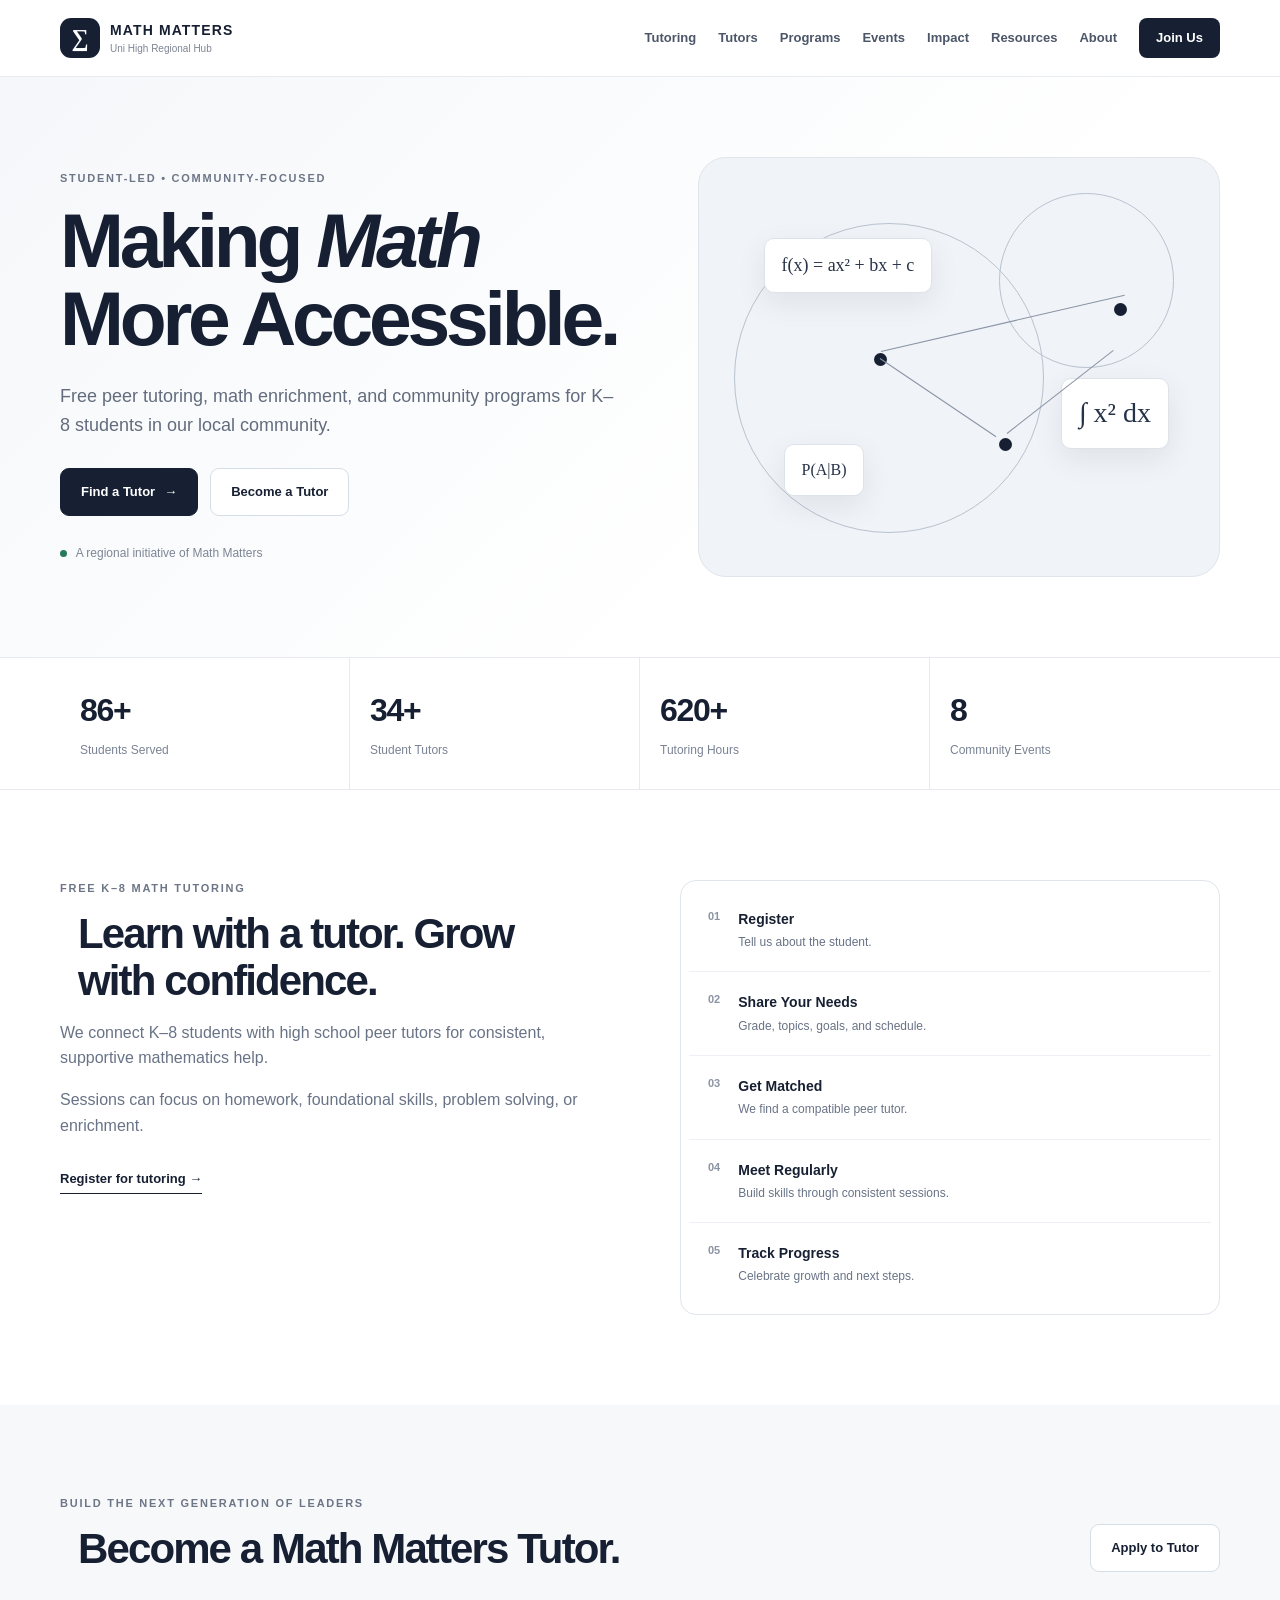
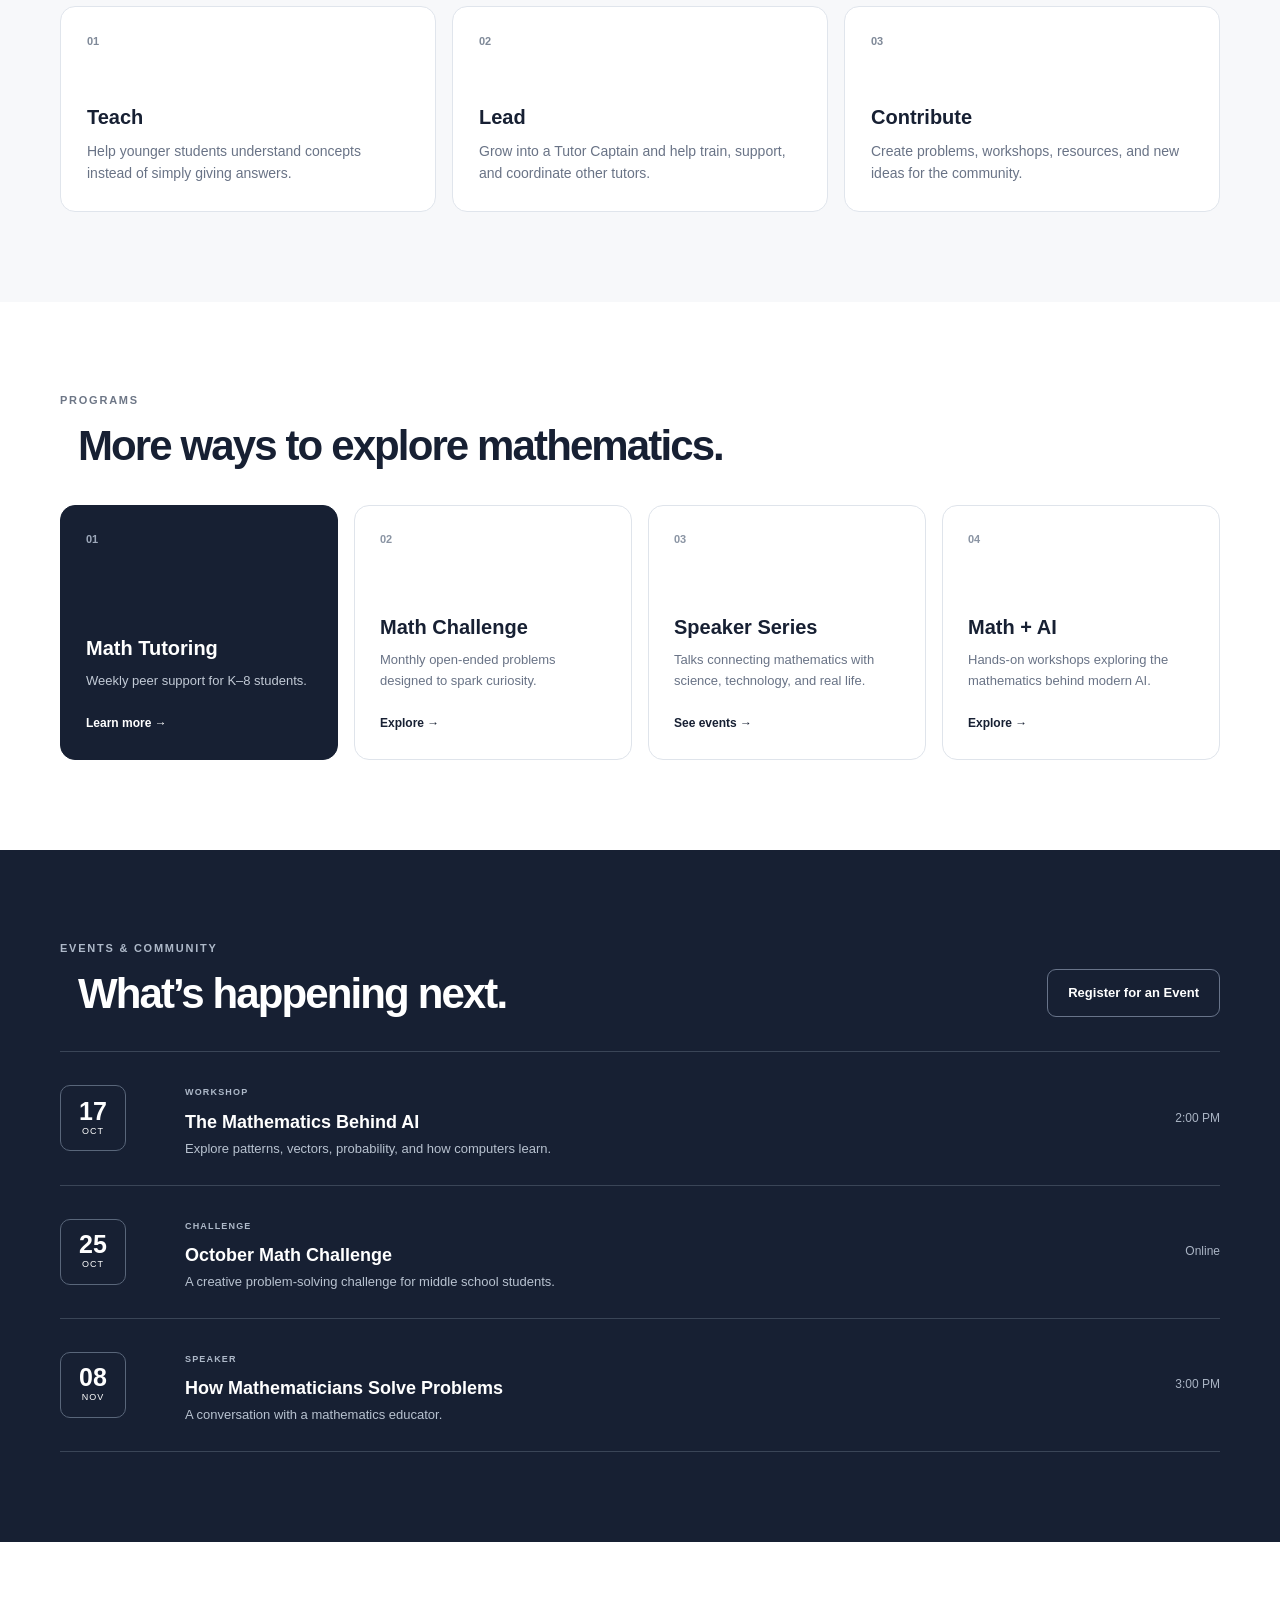
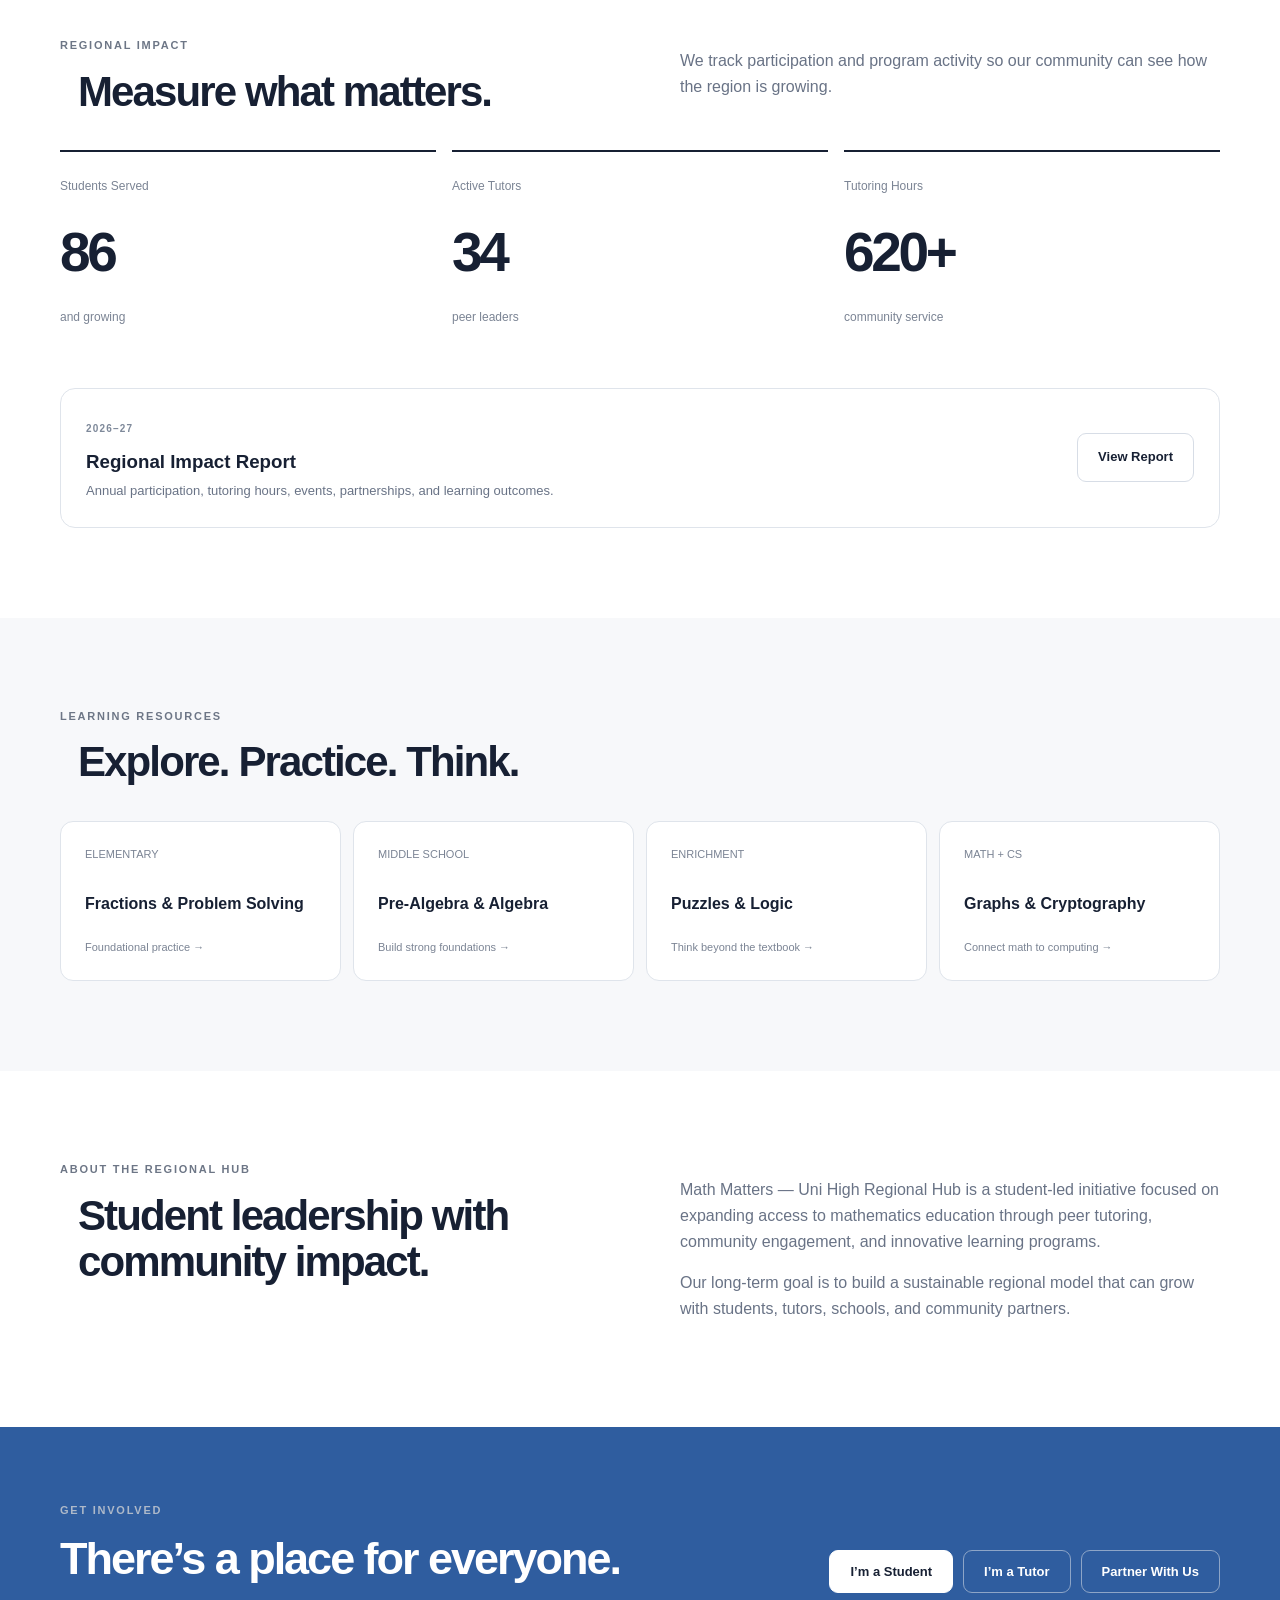
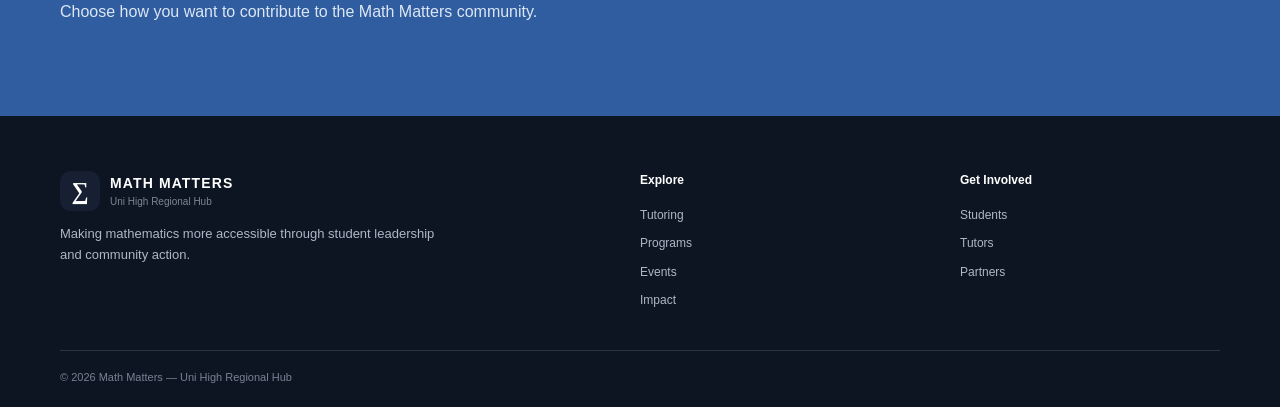
==== index.html @ 3f0e27e9 "Merge GitHub repository" ====
<!DOCTYPE html>
<html lang="en">
<head>
    <meta charset="UTF-8">
    <meta name="viewport" content="width=device-width, initial-scale=1.0">

    <title>Math Matters | Uni High Regional Hub</title>

    <meta
        name="description"
        content="Math Matters Uni High Regional Hub - Free peer math tutoring, enrichment, challenges, and community programs."
    >

    <link rel="stylesheet" href="css/style.css">
</head>

<body>

<!-- =========================
     NAVIGATION
========================= -->

<header class="header">

    <div class="container nav-container">

        <a href="#home" class="logo">

            <div class="logo-symbol">∑</div>

            <div>
                <div class="logo-title">MATH MATTERS</div>
                <div class="logo-subtitle">
                    Uni High Regional Hub
                </div>
            </div>

        </a>

        <button class="menu-button" id="menuButton">
            ☰
        </button>

        <nav class="nav" id="nav">

            <a href="#tutoring">Tutoring</a>
            <a href="#tutors">Tutors</a>
            <a href="#programs">Programs</a>
            <a href="#events">Events</a>
            <a href="#impact">Impact</a>
            <a href="#resources">Resources</a>
            <a href="#about">About</a>

            <a href="#join" class="nav-button">
                Join Us
            </a>

        </nav>

    </div>

</header>


<!-- =========================
     HERO
========================= -->

<section class="hero" id="home">

    <div class="container hero-grid">

        <div class="hero-content">

            <div class="eyebrow">
                STUDENT-LED • COMMUNITY-FOCUSED
            </div>

            <h1>
                Making
                <span>Math</span>
                More Accessible.
            </h1>

            <p class="hero-description">

                Free peer tutoring, math enrichment, and community
                programs for K–8 students in our local community.

            </p>

            <div class="hero-buttons">

                <a href="#tutoring" class="button button-dark">
                    Find a Tutor
                    <span>→</span>
                </a>

                <a href="#tutors" class="button button-outline">
                    Become a Tutor
                </a>

            </div>

            <div class="hero-note">

                <span class="green-dot"></span>

                A regional initiative of Math Matters

            </div>

        </div>


        <!-- Mathematical visual -->

        <div class="math-visual">

            <div class="math-circle circle-one"></div>
            <div class="math-circle circle-two"></div>

            <div class="math-equation equation-one">
                f(x) = ax² + bx + c
            </div>

            <div class="math-equation equation-two">
                ∫ x² dx
            </div>

            <div class="math-equation equation-three">
                P(A|B)
            </div>

            <div class="math-node node-one"></div>
            <div class="math-node node-two"></div>
            <div class="math-node node-three"></div>

            <div class="math-line line-one"></div>
            <div class="math-line line-two"></div>
            <div class="math-line line-three"></div>

        </div>

    </div>

</section>


<!-- =========================
     IMPACT STATS
========================= -->

<section class="stats">

    <div class="container stats-grid">

        <div class="stat">
            <strong>86+</strong>
            <span>Students Served</span>
        </div>

        <div class="stat">
            <strong>34+</strong>
            <span>Student Tutors</span>
        </div>

        <div class="stat">
            <strong>620+</strong>
            <span>Tutoring Hours</span>
        </div>

        <div class="stat">
            <strong>8</strong>
            <span>Community Events</span>
        </div>

    </div>

</section>


<!-- =========================
     TUTORING
========================= -->

<section class="section" id="tutoring">

    <div class="container two-column">

        <div>

            <div class="eyebrow">
                FREE K–8 MATH TUTORING
            </div>

            <h2>
                Learn with a tutor.
                Grow with confidence.
            </h2>

            <p>

                We connect K–8 students with high school peer tutors
                for consistent, supportive mathematics help.

            </p>

            <p>

                Sessions can focus on homework, foundational skills,
                problem solving, or enrichment.

            </p>

            <a href="#join" class="text-link">
                Register for tutoring →
            </a>

        </div>


        <div class="process-card">

            <div class="process-item">

                <div class="process-number">01</div>

                <div>
                    <h3>Register</h3>
                    <p>Tell us about the student.</p>
                </div>

            </div>


            <div class="process-item">

                <div class="process-number">02</div>

                <div>
                    <h3>Share Your Needs</h3>
                    <p>Grade, topics, goals, and schedule.</p>
                </div>

            </div>


            <div class="process-item">

                <div class="process-number">03</div>

                <div>
                    <h3>Get Matched</h3>
                    <p>We find a compatible peer tutor.</p>
                </div>

            </div>


            <div class="process-item">

                <div class="process-number">04</div>

                <div>
                    <h3>Meet Regularly</h3>
                    <p>Build skills through consistent sessions.</p>
                </div>

            </div>


            <div class="process-item last">

                <div class="process-number">05</div>

                <div>
                    <h3>Track Progress</h3>
                    <p>Celebrate growth and next steps.</p>
                </div>

            </div>

        </div>

    </div>

</section>


<!-- =========================
     TUTORS
========================= -->

<section class="section section-gray" id="tutors">

    <div class="container">

        <div class="section-header">

            <div>

                <div class="eyebrow">
                    BUILD THE NEXT GENERATION OF LEADERS
                </div>

                <h2>
                    Become a Math Matters Tutor.
                </h2>

            </div>

            <a href="#join" class="button button-outline">
                Apply to Tutor
            </a>

        </div>


        <div class="card-grid three">

            <div class="info-card">

                <div class="card-number">01</div>

                <h3>Teach</h3>

                <p>
                    Help younger students understand concepts
                    instead of simply giving answers.
                </p>

            </div>


            <div class="info-card">

                <div class="card-number">02</div>

                <h3>Lead</h3>

                <p>
                    Grow into a Tutor Captain and help train,
                    support, and coordinate other tutors.
                </p>

            </div>


            <div class="info-card">

                <div class="card-number">03</div>

                <h3>Contribute</h3>

                <p>
                    Create problems, workshops, resources,
                    and new ideas for the community.
                </p>

            </div>

        </div>

    </div>

</section>


<!-- =========================
     PROGRAMS
========================= -->

<section class="section" id="programs">

    <div class="container">

        <div class="eyebrow">
            PROGRAMS
        </div>

        <h2>
            More ways to explore mathematics.
        </h2>


        <div class="program-grid">

            <div class="program-card program-featured">

                <span>01</span>

                <h3>Math Tutoring</h3>

                <p>
                    Weekly peer support for K–8 students.
                </p>

                <a href="#tutoring">
                    Learn more →
                </a>

            </div>


            <div class="program-card">

                <span>02</span>

                <h3>Math Challenge</h3>

                <p>
                    Monthly open-ended problems designed
                    to spark curiosity.
                </p>

                <a href="#events">
                    Explore →
                </a>

            </div>


            <div class="program-card">

                <span>03</span>

                <h3>Speaker Series</h3>

                <p>
                    Talks connecting mathematics with science,
                    technology, and real life.
                </p>

                <a href="#events">
                    See events →
                </a>

            </div>


            <div class="program-card">

                <span>04</span>

                <h3>Math + AI</h3>

                <p>
                    Hands-on workshops exploring the mathematics
                    behind modern AI.
                </p>

                <a href="#events">
                    Explore →
                </a>

            </div>

        </div>

    </div>

</section>


<!-- =========================
     EVENTS
========================= -->

<section class="section dark-section" id="events">

    <div class="container">

        <div class="section-header">

            <div>

                <div class="eyebrow eyebrow-light">
                    EVENTS & COMMUNITY
                </div>

                <h2>
                    What’s happening next.
                </h2>

            </div>

            <a href="#join" class="button button-light">
                Register for an Event
            </a>

        </div>


        <div class="event-list">


            <div class="event">

                <div class="event-date">

                    <strong>17</strong>
                    <span>OCT</span>

                </div>

                <div class="event-info">

                    <span class="event-tag">
                        WORKSHOP
                    </span>

                    <h3>
                        The Mathematics Behind AI
                    </h3>

                    <p>
                        Explore patterns, vectors, probability,
                        and how computers learn.
                    </p>

                </div>

                <div class="event-time">
                    2:00 PM
                </div>

            </div>


            <div class="event">

                <div class="event-date">

                    <strong>25</strong>
                    <span>OCT</span>

                </div>

                <div class="event-info">

                    <span class="event-tag">
                        CHALLENGE
                    </span>

                    <h3>
                        October Math Challenge
                    </h3>

                    <p>
                        A creative problem-solving challenge
                        for middle school students.
                    </p>

                </div>

                <div class="event-time">
                    Online
                </div>

            </div>


            <div class="event">

                <div class="event-date">

                    <strong>08</strong>
                    <span>NOV</span>

                </div>

                <div class="event-info">

                    <span class="event-tag">
                        SPEAKER
                    </span>

                    <h3>
                        How Mathematicians Solve Problems
                    </h3>

                    <p>
                        A conversation with a mathematics educator.
                    </p>

                </div>

                <div class="event-time">
                    3:00 PM
                </div>

            </div>


        </div>

    </div>

</section>


<!-- =========================
     IMPACT
========================= -->

<section class="section" id="impact">

    <div class="container">

        <div class="impact-header">

            <div>

                <div class="eyebrow">
                    REGIONAL IMPACT
                </div>

                <h2>
                    Measure what matters.
                </h2>

            </div>

            <p>

                We track participation and program activity
                so our community can see how the region is growing.

            </p>

        </div>


        <div class="impact-grid">

            <div class="impact-item">

                <span>
                    Students Served
                </span>

                <strong>
                    86
                </strong>

                <small>
                    and growing
                </small>

            </div>


            <div class="impact-item">

                <span>
                    Active Tutors
                </span>

                <strong>
                    34
                </strong>

                <small>
                    peer leaders
                </small>

            </div>


            <div class="impact-item">

                <span>
                    Tutoring Hours
                </span>

                <strong>
                    620+
                </strong>

                <small>
                    community service
                </small>

            </div>

        </div>


        <div class="report-card">

            <div>

                <span class="report-tag">
                    2026–27
                </span>

                <h3>
                    Regional Impact Report
                </h3>

                <p>
                    Annual participation, tutoring hours,
                    events, partnerships, and learning outcomes.
                </p>

            </div>

            <a href="#join" class="button button-outline">
                View Report
            </a>

        </div>

    </div>

</section>


<!-- =========================
     RESOURCES
========================= -->

<section class="section section-gray" id="resources">

    <div class="container">

        <div class="eyebrow">
            LEARNING RESOURCES
        </div>

        <h2>
            Explore. Practice. Think.
        </h2>


        <div class="resource-grid">


            <a href="#join" class="resource">

                <span>
                    ELEMENTARY
                </span>

                <strong>
                    Fractions & Problem Solving
                </strong>

                <small>
                    Foundational practice →
                </small>

            </a>


            <a href="#join" class="resource">

                <span>
                    MIDDLE SCHOOL
                </span>

                <strong>
                    Pre-Algebra & Algebra
                </strong>

                <small>
                    Build strong foundations →
                </small>

            </a>


            <a href="#join" class="resource">

                <span>
                    ENRICHMENT
                </span>

                <strong>
                    Puzzles & Logic
                </strong>

                <small>
                    Think beyond the textbook →
                </small>

            </a>


            <a href="#join" class="resource">

                <span>
                    MATH + CS
                </span>

                <strong>
                    Graphs & Cryptography
                </strong>

                <small>
                    Connect math to computing →
                </small>

            </a>

        </div>

    </div>

</section>


<!-- =========================
     ABOUT
========================= -->

<section class="section" id="about">

    <div class="container two-column about">

        <div>

            <div class="eyebrow">
                ABOUT THE REGIONAL HUB
            </div>

            <h2>
                Student leadership
                with community impact.
            </h2>

        </div>


        <div>

            <p>

                Math Matters — Uni High Regional Hub is a
                student-led initiative focused on expanding
                access to mathematics education through peer
                tutoring, community engagement, and innovative
                learning programs.

            </p>

            <p>

                Our long-term goal is to build a sustainable
                regional model that can grow with students,
                tutors, schools, and community partners.

            </p>

        </div>

    </div>

</section>


<!-- =========================
     JOIN
========================= -->

<section class="join-section" id="join">

    <div class="container join-container">

        <div>

            <div class="eyebrow eyebrow-light">
                GET INVOLVED
            </div>

            <h2>
                There’s a place for everyone.
            </h2>

            <p>
                Choose how you want to contribute
                to the Math Matters community.
            </p>

        </div>


        <div class="join-buttons">

            <button
                class="button button-white"
                onclick="showMessage('Student registration will be connected to your Google Form.')"
            >
                I’m a Student
            </button>

            <button
                class="button button-transparent"
                onclick="showMessage('Tutor applications will be connected to your Tutor application form.')"
            >
                I’m a Tutor
            </button>

            <button
                class="button button-transparent"
                onclick="showMessage('Partner inquiries will be connected to your partnership form.')"
            >
                Partner With Us
            </button>

        </div>

    </div>

</section>


<!-- =========================
     FOOTER
========================= -->

<footer class="footer">

    <div class="container footer-grid">

        <div>

            <div class="logo footer-logo">

                <div class="logo-symbol">
                    ∑
                </div>

                <div>

                    <div class="logo-title">
                        MATH MATTERS
                    </div>

                    <div class="logo-subtitle">
                        Uni High Regional Hub
                    </div>

                </div>

            </div>

            <p>

                Making mathematics more accessible through
                student leadership and community action.

            </p>

        </div>


        <div>

            <h4>Explore</h4>

            <a href="#tutoring">Tutoring</a>
            <a href="#programs">Programs</a>
            <a href="#events">Events</a>
            <a href="#impact">Impact</a>

        </div>


        <div>

            <h4>Get Involved</h4>

            <a href="#join">Students</a>
            <a href="#join">Tutors</a>
            <a href="#join">Partners</a>

        </div>

    </div>


    <div class="container copyright">

        © 2026 Math Matters — Uni High Regional Hub

    </div>

</footer>


<!-- MESSAGE BOX -->

<div class="message-box" id="messageBox">

    <div class="message-content">

        <button
            class="message-close"
            onclick="closeMessage()"
        >
            ×
        </button>

        <div class="message-icon">
            ✓
        </div>

        <h3>
            Coming Soon
        </h3>

        <p id="messageText"></p>

        <button
            class="button button-dark"
            onclick="closeMessage()"
        >
            Got it
        </button>

    </div>

</div>


<script src="js/script.js"></script>

</body>
</html>
---- css/style.css ----
* {
    box-sizing: border-box;
}

html {
    scroll-behavior: smooth;
}

body {
    margin: 0;
    font-family:
        Inter,
        -apple-system,
        BlinkMacSystemFont,
        "Segoe UI",
        Arial,
        sans-serif;

    color: #172033;
    background: #ffffff;
    line-height: 1.6;
}

a {
    color: inherit;
    text-decoration: none;
}

button {
    font-family: inherit;
}

.container {
    width: min(1160px, 92%);
    margin: auto;
}


/* =========================
   HEADER
========================= */

.header {
    position: sticky;
    top: 0;
    z-index: 100;

    background: rgba(255,255,255,.95);

    backdrop-filter: blur(15px);

    border-bottom: 1px solid #e8ebf0;
}

.nav-container {
    height: 76px;

    display: flex;
    align-items: center;
    justify-content: space-between;
}

.logo {
    display: flex;
    align-items: center;
    gap: 10px;

    font-weight: 800;
}

.logo-symbol {
    width: 40px;
    height: 40px;

    border-radius: 11px;

    background: #172033;
    color: white;

    display: grid;
    place-items: center;

    font-family: Georgia, serif;
    font-size: 24px;
}

.logo-title {
    font-size: 14px;
    letter-spacing: .08em;
}

.logo-subtitle {
    font-size: 10px;
    color: #7d8695;
    letter-spacing: 0;
    font-weight: 500;
}

.nav {
    display: flex;
    align-items: center;
    gap: 22px;

    font-size: 13px;
    font-weight: 650;

    color: #4c5668;
}

.nav a {
    transition: .2s;
}

.nav a:hover {
    color: #172033;
}

.nav-button {
    padding: 10px 17px;

    background: #172033;
    color: white !important;

    border-radius: 8px;
}

.menu-button {
    display: none;

    border: none;
    background: none;

    font-size: 25px;

    cursor: pointer;
}


/* =========================
   HERO
========================= */

.hero {
    background:
        linear-gradient(
            135deg,
            #f5f7fa,
            #ffffff 65%
        );

    overflow: hidden;
}

.hero-grid {
    min-height: 580px;

    display: grid;

    grid-template-columns:
        1.05fr
        .95fr;

    align-items: center;

    gap: 60px;
}

.eyebrow {
    margin-bottom: 14px;

    color: #6d7686;

    font-size: 11px;
    font-weight: 800;

    letter-spacing: .16em;
}

.hero h1 {
    margin: 0;

    max-width: 700px;

    font-size:
        clamp(50px, 6vw, 78px);

    line-height: 1.01;

    letter-spacing: -.055em;
}

.hero h1 span {
    font-style: italic;
}

.hero-description {
    max-width: 560px;

    margin:
        25px
        0;

    font-size: 18px;

    color: #626c7d;
}

.hero-buttons {
    display: flex;

    gap: 12px;

    margin: 28px 0;
}

.button {
    display: inline-flex;

    align-items: center;
    justify-content: center;

    gap: 9px;

    padding:
        13px
        20px;

    border-radius: 9px;

    border: 1px solid #d7dde6;

    font-size: 13px;
    font-weight: 750;

    cursor: pointer;

    transition: .2s;
}

.button:hover {
    transform: translateY(-2px);
}

.button-dark {
    background: #172033;
    color: white;

    border-color: #172033;
}

.button-outline {
    background: white;
    color: #172033;
}

.button-light {
    color: white;
    border-color: #68748a;
}

.button-white {
    background: white;
    color: #172033;

    border-color: white;
}

.button-transparent {
    background: transparent;
    color: white;

    border-color: #8da5c7;
}

.hero-note {
    font-size: 12px;
    color: #7d8695;
}

.green-dot {
    display: inline-block;

    width: 7px;
    height: 7px;

    border-radius: 50%;

    background: #28795b;

    margin-right: 6px;
}


/* =========================
   MATH VISUAL
========================= */

.math-visual {
    height: 420px;

    position: relative;

    border-radius: 28px;

    background: #f0f3f7;

    border: 1px solid #e0e5ec;

    overflow: hidden;
}

.math-circle {
    position: absolute;

    border: 1px solid #b9c2cf;

    border-radius: 50%;
}

.circle-one {
    width: 310px;
    height: 310px;

    left: 35px;
    top: 65px;
}

.circle-two {
    width: 175px;
    height: 175px;

    right: 45px;
    top: 35px;
}

.math-equation {
    position: absolute;

    background: white;

    border: 1px solid #dde3eb;

    border-radius: 10px;

    padding:
        12px
        17px;

    box-shadow:
        0 10px 30px
        rgba(20,30,45,.08);

    font-family: Georgia, serif;

    color: #263247;
}

.equation-one {
    left: 65px;
    top: 80px;

    font-size: 18px;
}

.equation-two {
    right: 50px;
    top: 220px;

    font-size: 28px;
}

.equation-three {
    left: 85px;
    bottom: 80px;

    font-size: 16px;
}

.math-node {
    position: absolute;

    width: 13px;
    height: 13px;

    border-radius: 50%;

    background: #172033;
}

.node-one {
    left: 175px;
    top: 195px;
}

.node-two {
    left: 300px;
    top: 280px;
}

.node-three {
    left: 415px;
    top: 145px;
}

.math-line {
    position: absolute;

    height: 1px;

    background: #8994a5;

    transform-origin: left center;
}

.line-one {
    left: 181px;
    top: 200px;

    width: 140px;

    transform: rotate(34deg);
}

.line-two {
    left: 308px;
    top: 275px;

    width: 135px;

    transform: rotate(-38deg);
}

.line-three {
    left: 182px;
    top: 193px;

    width: 250px;

    transform: rotate(-13deg);
}


/* =========================
   STATS
========================= */

.stats {
    border-top: 1px solid #e7eaf0;
    border-bottom: 1px solid #e7eaf0;
}

.stats-grid {
    display: grid;

    grid-template-columns:
        repeat(4,1fr);
}

.stat {
    padding:
        27px
        20px;

    border-right: 1px solid #e7eaf0;
}

.stat:last-child {
    border-right: none;
}

.stat strong {
    display: block;

    font-size: 32px;

    letter-spacing: -.04em;
}

.stat span {
    color: #7a8393;

    font-size: 12px;
}


/* =========================
   SECTIONS
========================= */

.section {
    padding: 90px 0;
}

.section-gray {
    background: #f7f8fa;
}

.two-column {
    display: grid;

    grid-template-columns:
        1fr
        1fr;

    gap: 80px;

    align-items: start;
}

.section h2 {
    margin:
        0
        18px
        0;

    font-size: 42px;

    line-height: 1.1;

    letter-spacing: -.045em;
}

.section p {
    color: #697386;
}

.text-link {
    display: inline-block;

    margin-top: 15px;

    font-size: 13px;

    font-weight: 800;

    border-bottom:
        1px solid
        #172033;

    padding-bottom: 3px;
}


/* =========================
   PROCESS
========================= */

.process-card {
    padding: 8px;

    background: white;

    border:
        1px solid
        #e0e5ec;

    border-radius: 16px;
}

.process-item {
    display: flex;

    gap: 18px;

    padding: 19px;

    border-bottom:
        1px solid
        #edf0f4;
}

.process-item.last {
    border-bottom: none;
}

.process-number {
    color: #8b94a3;

    font-size: 11px;

    font-weight: 850;
}

.process-item h3 {
    margin: 0;

    font-size: 14px;
}

.process-item p {
    margin: 3px 0 0;

    font-size: 12px;
}


/* =========================
   CARDS
========================= */

.section-header {
    display: flex;

    align-items: end;

    justify-content: space-between;

    margin-bottom: 34px;
}

.card-grid {
    display: grid;

    gap: 16px;
}

.three {
    grid-template-columns:
        repeat(3,1fr);
}

.info-card {
    padding: 26px;

    border:
        1px solid
        #e0e5ec;

    border-radius: 15px;

    background: white;
}

.card-number {
    color: #7f8998;

    font-size: 11px;

    font-weight: 900;

    margin-bottom: 50px;
}

.info-card h3 {
    margin: 0 0 7px;

    font-size: 20px;
}

.info-card p {
    margin: 0;

    font-size: 14px;
}


/* =========================
   PROGRAMS
========================= */

.program-grid {
    display: grid;

    grid-template-columns:
        repeat(4,1fr);

    gap: 16px;

    margin-top: 35px;
}

.program-card {
    min-height: 255px;

    padding: 25px;

    display: flex;

    flex-direction: column;

    border:
        1px solid
        #dfe4eb;

    border-radius: 15px;

    background: white;
}

.program-card > span {
    font-size: 11px;

    font-weight: 900;

    color: #8a94a3;
}

.program-card h3 {
    margin-top: auto;

    margin-bottom: 7px;

    font-size: 20px;
}

.program-card p {
    margin: 0;

    font-size: 13px;
}

.program-card a {
    margin-top: 23px;

    font-size: 12px;

    font-weight: 800;
}

.program-featured {
    background: #172033;

    color: white;

    border-color: #172033;
}

.program-featured p {
    color: #c2cad6;
}

.program-featured > span {
    color: #9da8ba;
}


/* =========================
   EVENTS
========================= */

.dark-section {
    background: #172033;

    color: white;
}

.eyebrow-light {
    color: #aeb9c9;
}

.event-list {
    border-top:
        1px solid
        #3a4557;
}

.event {
    display: grid;

    grid-template-columns:
        100px
        1fr
        100px;

    gap: 25px;

    align-items: center;

    padding:
        25px 0;

    border-bottom:
        1px solid
        #3a4557;
}

.event-date {
    width: 66px;
    height: 66px;

    border:
        1px solid
        #59667a;

    border-radius: 10px;

    display: grid;

    place-items: center;

    align-content: center;
}

.event-date strong {
    font-size: 25px;

    line-height: 1;
}

.event-date span {
    font-size: 9px;

    letter-spacing: .12em;
}

.event-tag {
    font-size: 9px;

    font-weight: 850;

    letter-spacing: .13em;

    color: #aeb9c9;
}

.event-info h3 {
    margin:
        5px 0
        2px;

    font-size: 18px;
}

.event-info p {
    margin: 0;

    font-size: 13px;

    color: #b8c2d0;
}

.event-time {
    text-align: right;

    font-size: 12px;

    color: #aab4c4;
}


/* =========================
   IMPACT
========================= */

.impact-header {
    display: grid;

    grid-template-columns:
        1fr
        1fr;

    gap: 80px;

    align-items: end;

    margin-bottom: 35px;
}

.impact-grid {
    display: grid;

    grid-template-columns:
        repeat(3,1fr);

    gap: 16px;
}

.impact-item {
    padding:
        25px 0;

    border-top:
        2px solid
        #172033;
}

.impact-item span,
.impact-item small {
    display: block;

    color: #7b8494;

    font-size: 12px;
}

.impact-item strong {
    display: block;

    margin: 12px 0;

    font-size: 55px;

    letter-spacing: -.06em;
}

.report-card {
    margin-top: 35px;

    padding: 25px;

    border:
        1px solid
        #dfe4eb;

    border-radius: 15px;

    display: flex;

    justify-content: space-between;

    align-items: center;
}

.report-tag {
    font-size: 10px;

    font-weight: 800;

    letter-spacing: .12em;

    color: #7e899a;
}

.report-card h3 {
    margin:
        8px 0
        4px;
}

.report-card p {
    margin: 0;

    font-size: 13px;
}


/* =========================
   RESOURCES
========================= */

.resource-grid {
    display: grid;

    grid-template-columns:
        repeat(4,1fr);

    gap: 12px;

    margin-top: 35px;
}

.resource {
    padding: 24px;

    border:
        1px solid
        #dfe4eb;

    background: white;

    border-radius: 13px;

    transition: .2s;
}

.resource:hover {
    transform: translateY(-3px);

    border-color: #b7c0cd;
}

.resource span,
.resource small {
    display: block;

    color: #7b8494;

    font-size: 11px;
}

.resource strong {
    display: block;

    margin:
        28px 0
        22px;

    font-size: 16px;
}


/* =========================
   ABOUT
========================= */

.about p {
    font-size: 16px;
}


/* =========================
   JOIN
========================= */

.join-section {
    background: #2f5d9f;

    color: white;

    padding: 75px 0;
}

.join-container {
    display: flex;

    align-items: center;

    justify-content: space-between;

    gap: 50px;
}

.join-section h2 {
    margin: 0 0 10px;

    font-size: 45px;

    line-height: 1.1;

    letter-spacing: -.045em;
}

.join-section p {
    color: #dce6f5;
}

.join-buttons {
    display: flex;

    flex-wrap: wrap;

    justify-content: flex-end;

    gap: 10px;
}


/* =========================
   FOOTER
========================= */

.footer {
    background: #0e1522;

    color: #aeb7c6;

    padding:
        55px
        0
        20px;
}

.footer-grid {
    display: grid;

    grid-template-columns:
        2fr
        1fr
        1fr;

    gap: 60px;
}

.footer-logo {
    color: white;
}

.footer p {
    max-width: 390px;

    font-size: 13px;
}

.footer-grid > div:not(:first-child) {
    display: flex;

    flex-direction: column;

    gap: 9px;

    font-size: 12px;
}

.footer h4 {
    margin: 0 0 7px;

    color: white;
}

.copyright {
    margin-top: 40px;

    padding-top: 18px;

    border-top:
        1px solid
        #2b3444;

    color: #778294;

    font-size: 11px;
}


/* =========================
   MESSAGE BOX
========================= */

.message-box {
    display: none;

    position: fixed;

    inset: 0;

    z-index: 200;

    background:
        rgba(10,18,30,.55);

    align-items: center;

    justify-content: center;

    padding: 20px;
}

.message-box.show {
    display: flex;
}

.message-content {
    width: min(430px,100%);

    background: white;

    border-radius: 18px;

    padding: 35px;

    text-align: center;

    position: relative;

    box-shadow:
        0 25px 80px
        rgba(0,0,0,.2);
}

.message-close {
    position: absolute;

    right: 15px;
    top: 12px;

    border: none;

    background: none;

    font-size: 25px;

    color: #7b8494;

    cursor: pointer;
}

.message-icon {
    width: 52px;
    height: 52px;

    margin: auto;

    border-radius: 50%;

    background: #edf5f0;

    color: #28795b;

    display: grid;
    place-items: center;

    font-weight: 900;

    font-size: 22px;
}

.message-content h3 {
    margin:
        18px 0
        5px;
}

.message-content p {
    color: #697386;

    font-size: 14px;
}


/* =========================
   RESPONSIVE
========================= */

@media (max-width: 950px) {

    .nav {
        gap: 12px;
    }

    .hero-grid {
        grid-template-columns: 1fr;
    }

    .math-visual {
        height: 330px;
    }

    .program-grid,
    .resource-grid {
        grid-template-columns:
            repeat(2,1fr);
    }

    .two-column {
        gap: 40px;
    }

    .impact-header {
        gap: 35px;
    }

}


@media (max-width: 700px) {

    .menu-button {
        display: block;
    }

    .nav {
        display: none;

        position: absolute;

        left: 0;
        right: 0;
        top: 76px;

        padding: 20px 4%;

        background: white;

        border-bottom:
            1px solid
            #e8ebf0;

        flex-direction: column;

        align-items: stretch;
    }

    .nav.open {
        display: flex;
    }

    .nav-button {
        text-align: center;
    }

    .hero-grid {
        min-height: auto;

        padding:
            75px
            0;
    }

    .hero h1 {
        font-size: 52px;
    }

    .hero-description {
        font-size: 16px;
    }

    .math-visual {
        display: none;
    }

    .stats-grid {
        grid-template-columns:
            repeat(2,1fr);
    }

    .stat {
        border-bottom:
            1px solid
            #e7eaf0;
    }

    .section {
        padding: 65px 0;
    }

    .two-column,
    .three,
    .program-grid,
    .impact-grid,
    .resource-grid,
    .impact-header {
        grid-template-columns: 1fr;
    }

    .section-header {
        display: block;
    }

    .section-header .button {
        margin-top: 20px;
    }

    .section h2 {
        font-size: 36px;
    }

    .event {
        grid-template-columns:
            70px
            1fr;
    }

    .event-time {
        display: none;
    }

    .join-container {
        display: block;
    }

    .join-section h2 {
        font-size: 37px;
    }

    .join-buttons {
        justify-content: flex-start;

        margin-top: 25px;
    }

    .report-card {
        display: block;
    }

    .report-card .button {
        margin-top: 20px;
    }

    .footer-grid {
        grid-template-columns:
            1fr
            1fr;
    }

    .footer-grid > div:first-child {
        grid-column:
            1 / -1;
    }

}
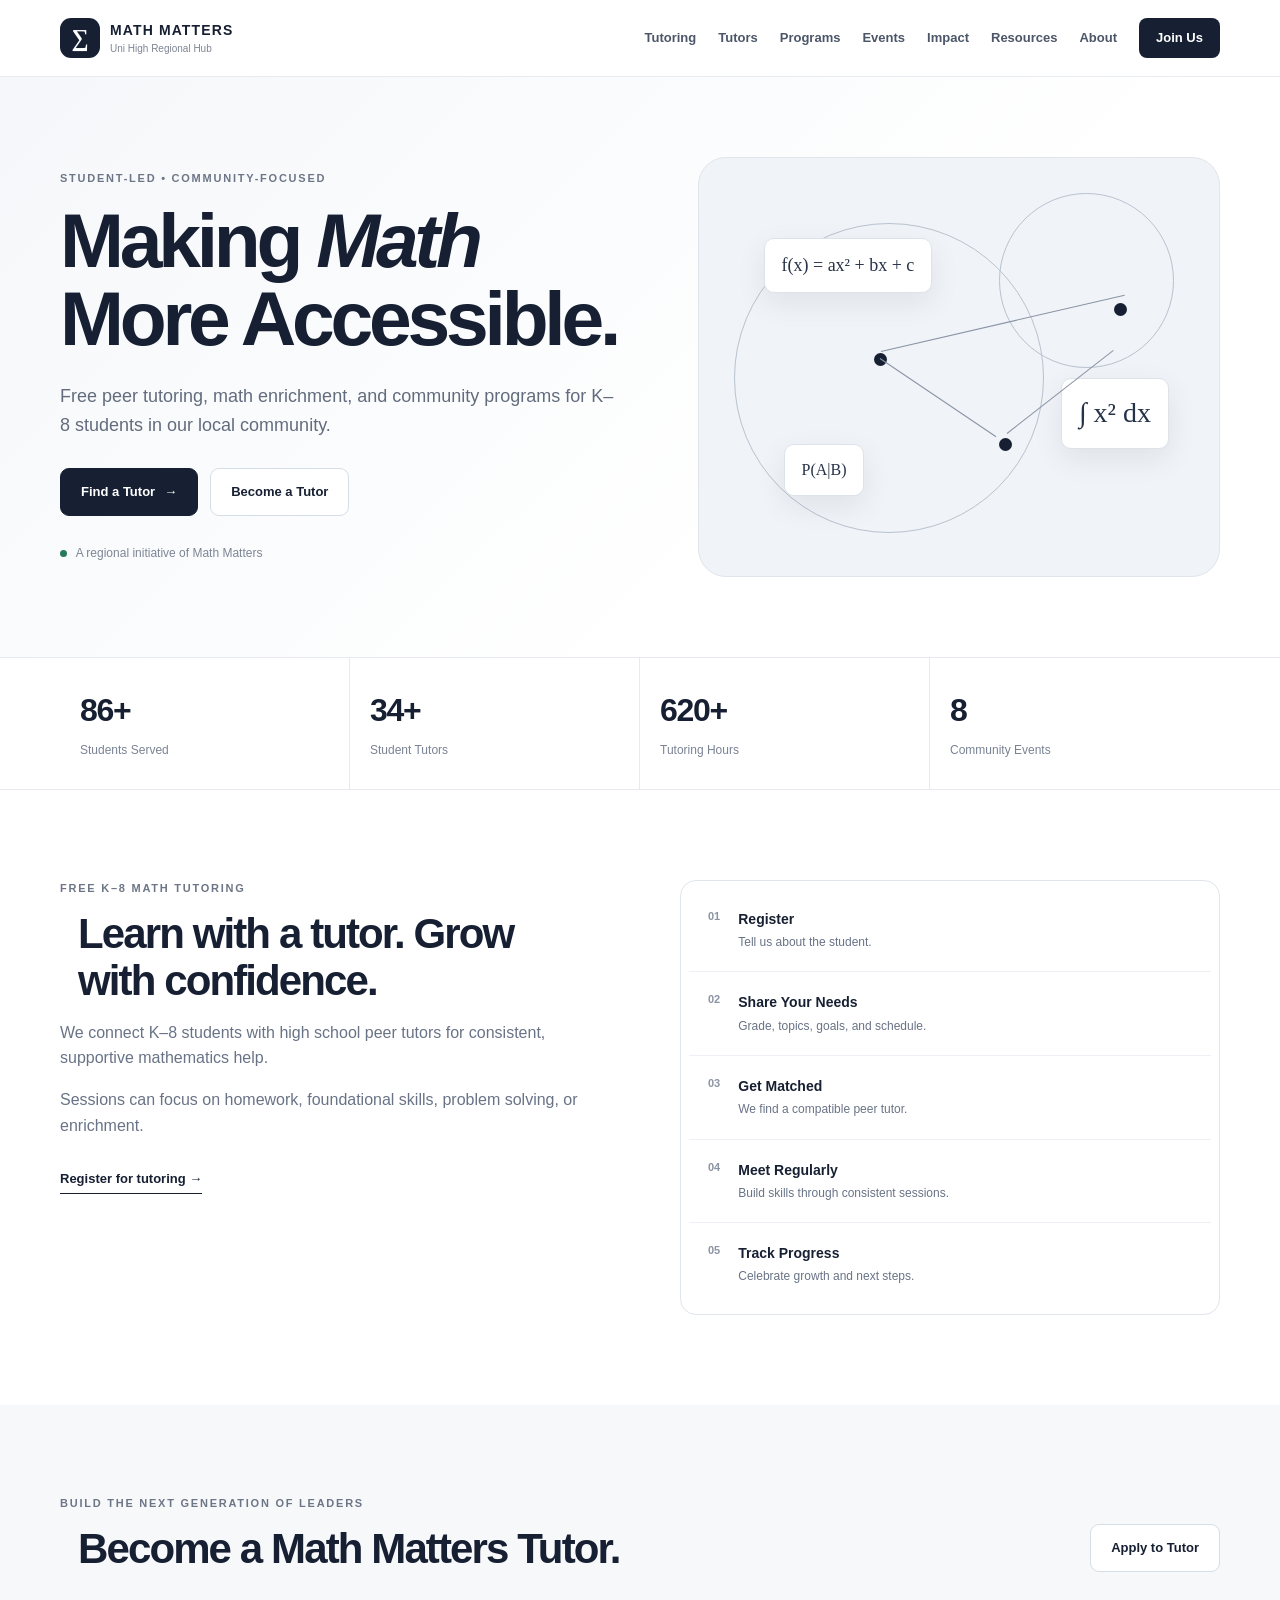
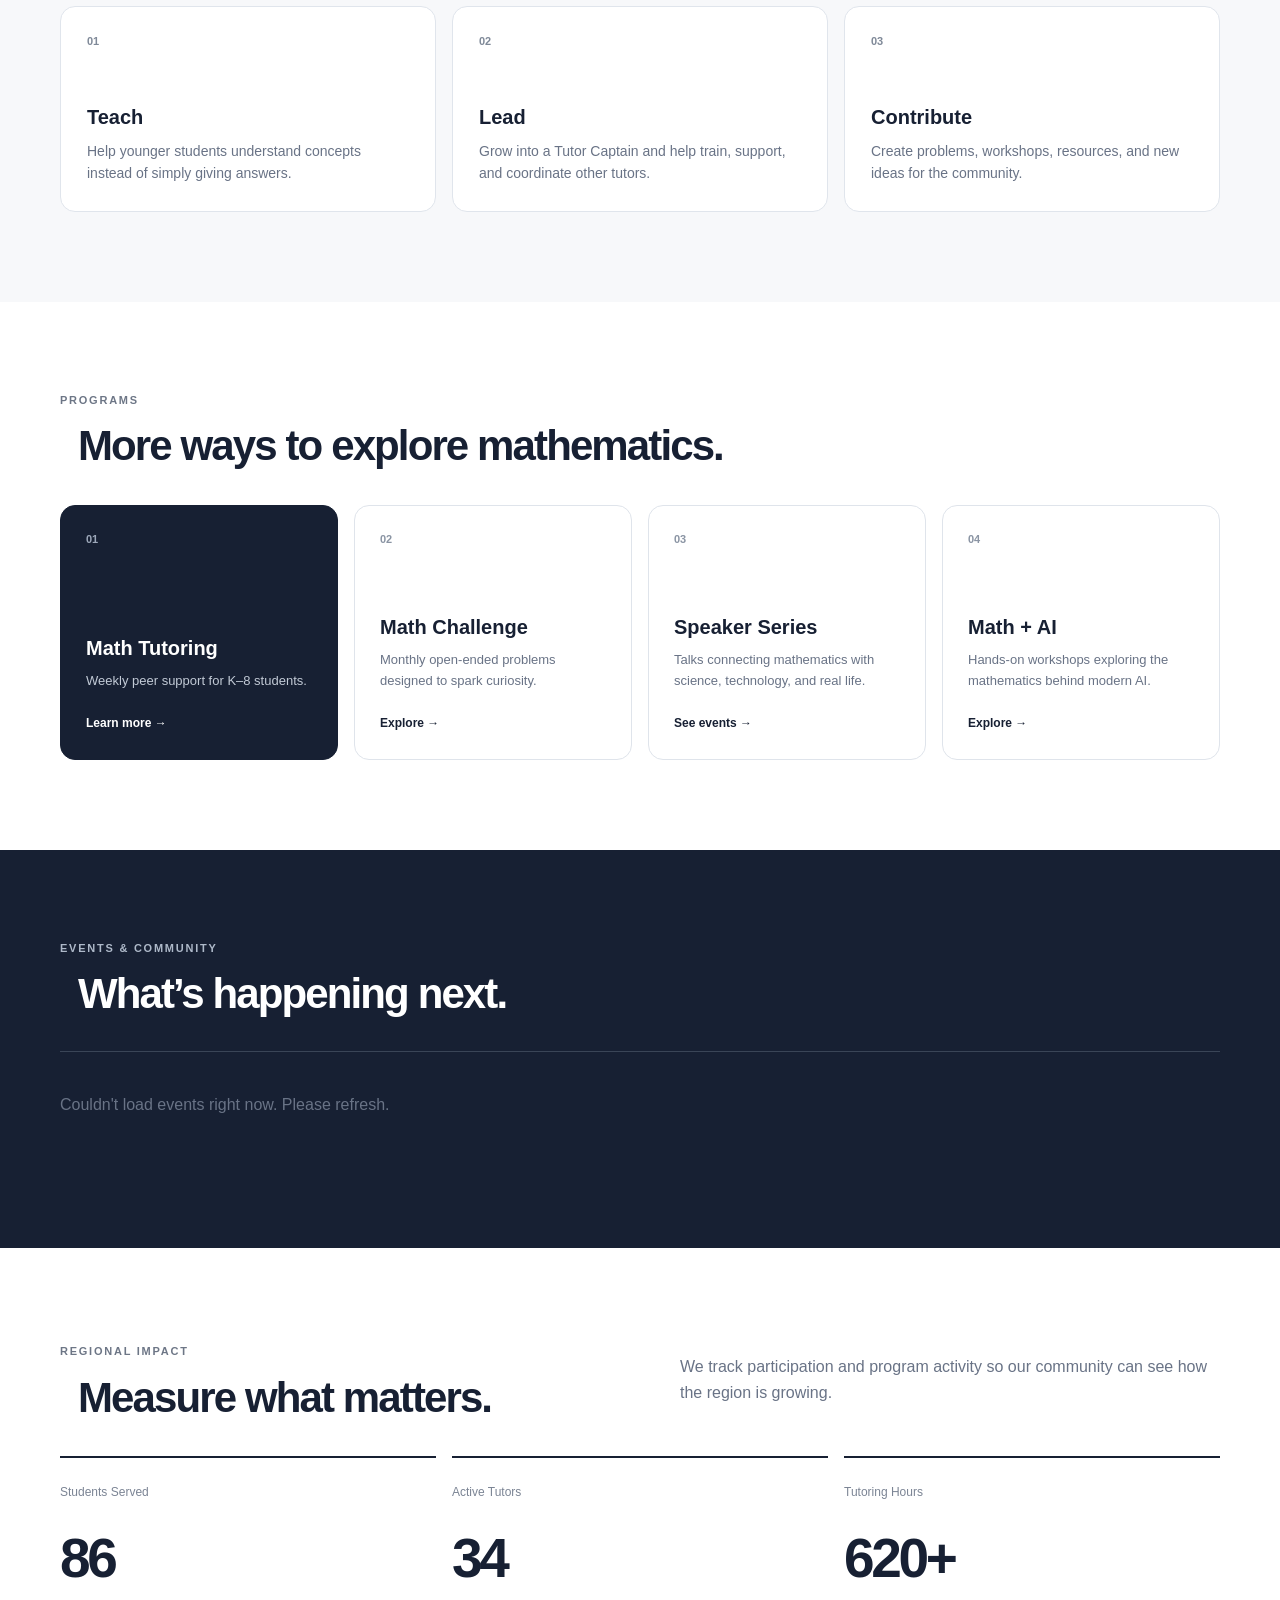
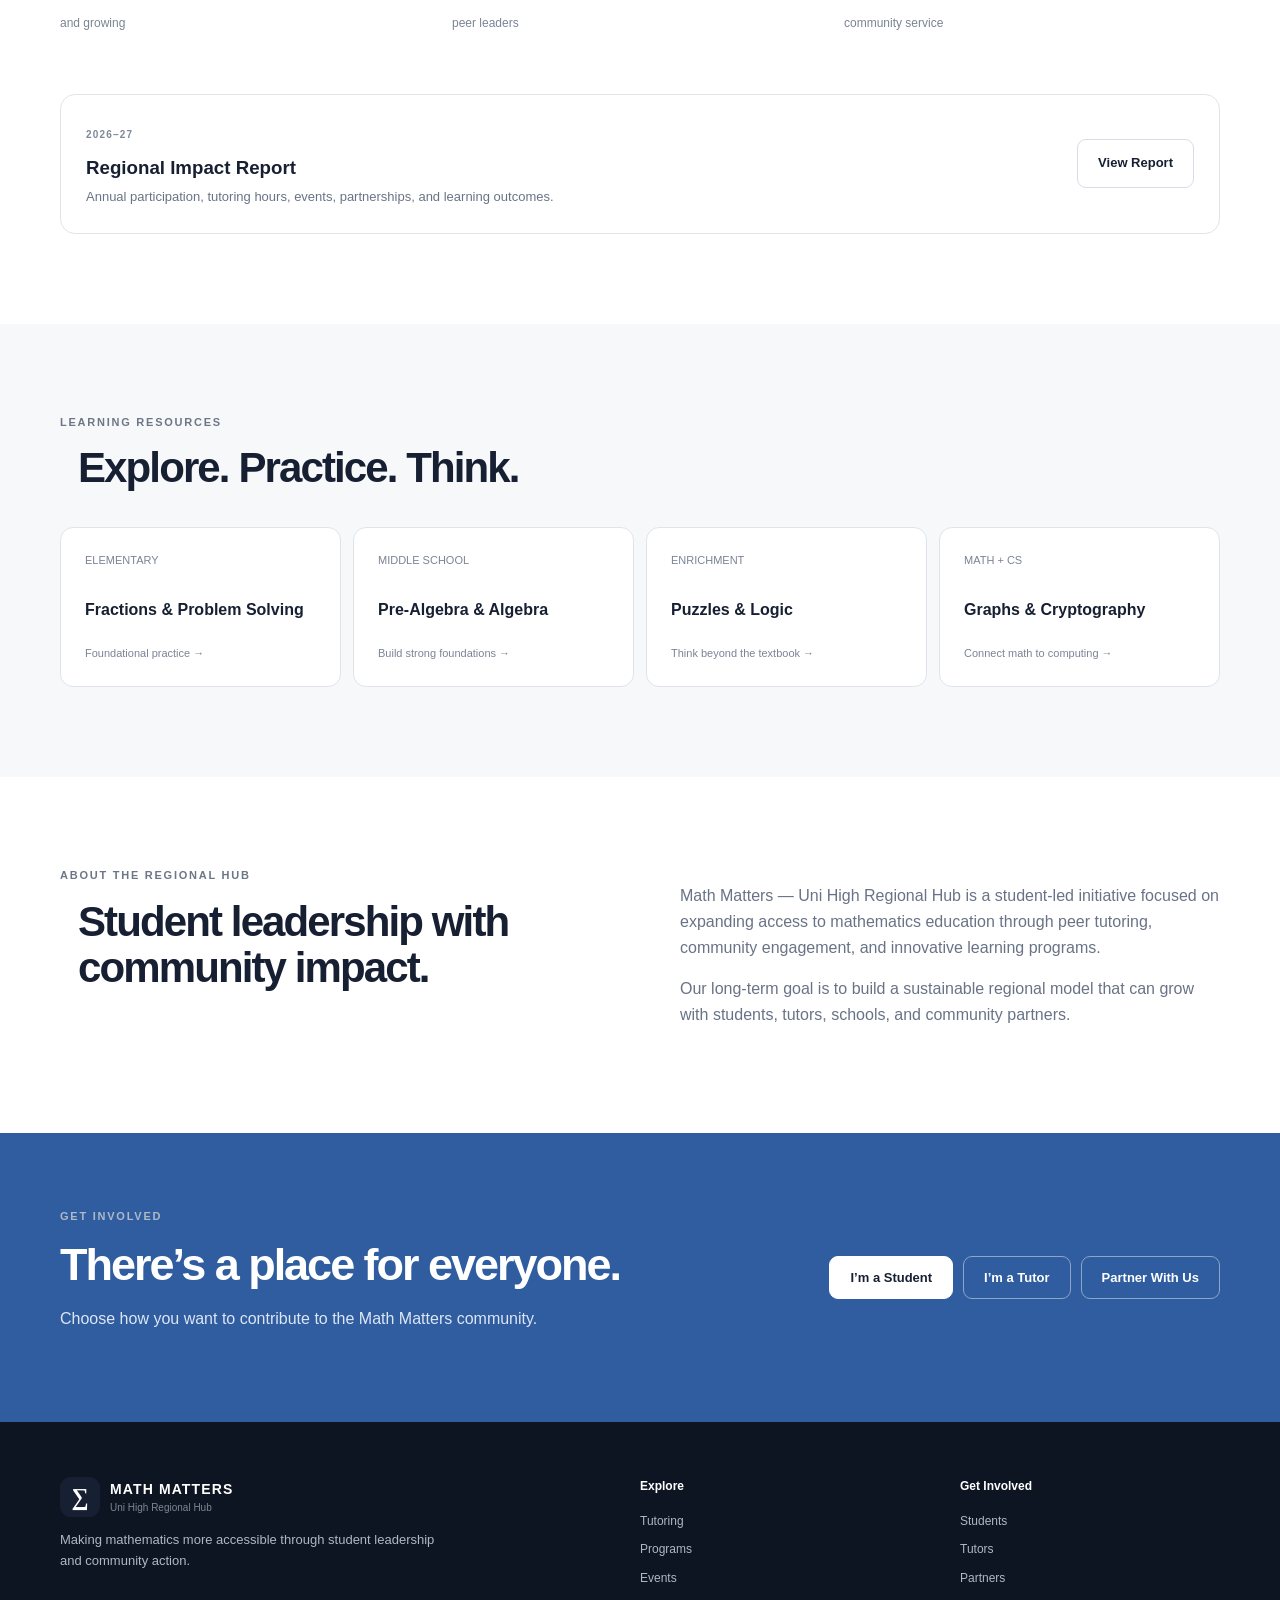
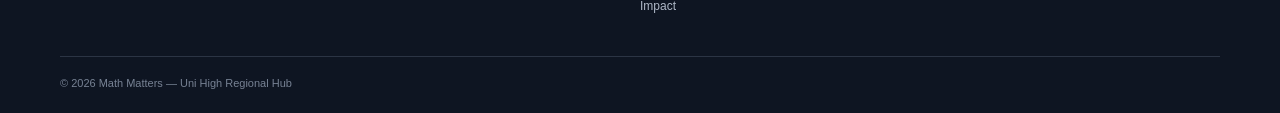
==== commit 9abe3094: "added tutoring registration and events loading" ====
--- a/index.html
+++ b/index.html
@@ -12,6 +12,44 @@
     >
 
     <link rel="stylesheet" href="css/style.css">
+
+    <style>
+        /* Events pagination — scoped additions, matches the dark events section */
+        .event-pager {
+            display: flex;
+            align-items: center;
+            justify-content: center;
+            gap: 18px;
+            margin-top: 32px;
+        }
+        .button-outline-light {
+            background: transparent;
+            border: 1px solid rgba(255, 255, 255, 0.4);
+            color: #fff;
+            border-radius: 999px;
+            padding: 10px 20px;
+            font-size: 14px;
+            font-weight: 700;
+            cursor: pointer;
+        }
+        .button-outline-light:hover:not(:disabled) {
+            background: rgba(255, 255, 255, 0.08);
+        }
+        .button-outline-light:disabled {
+            opacity: 0.35;
+            cursor: default;
+        }
+        .event-pager-info {
+            color: rgba(255, 255, 255, 0.6);
+            font-size: 14px;
+        }
+        .events-loading,
+        .events-empty,
+        .events-error {
+            color: rgba(255, 255, 255, 0.6);
+            padding: 24px 0;
+        }
+    </style>
 </head>
 
 <body>
@@ -213,7 +251,7 @@
 
             </p>
 
-            <a href="#join" class="text-link">
+            <a href="https://docs.google.com/forms/d/e/1FAIpQLSe_irymWaJjduh1n5V9N_3BrLPSkRgrChb4AfYmm55lFmyGVQ/viewform" class="text-link">
                 Register for tutoring →
             </a>
 
@@ -484,115 +522,22 @@
                 </h2>
 
             </div>
-
-            <a href="#join" class="button button-light">
+        <!-- 
+            <a href="#" class="button button-light" id="register-event-link" target="_blank" rel="noopener">
                 Register for an Event
             </a>
-
-        </div>
-
-
-        <div class="event-list">
-
-
-            <div class="event">
-
-                <div class="event-date">
-
-                    <strong>17</strong>
-                    <span>OCT</span>
-
-                </div>
-
-                <div class="event-info">
-
-                    <span class="event-tag">
-                        WORKSHOP
-                    </span>
-
-                    <h3>
-                        The Mathematics Behind AI
-                    </h3>
-
-                    <p>
-                        Explore patterns, vectors, probability,
-                        and how computers learn.
-                    </p>
-
-                </div>
-
-                <div class="event-time">
-                    2:00 PM
-                </div>
-
-            </div>
-
-
-            <div class="event">
-
-                <div class="event-date">
-
-                    <strong>25</strong>
-                    <span>OCT</span>
-
-                </div>
-
-                <div class="event-info">
-
-                    <span class="event-tag">
-                        CHALLENGE
-                    </span>
-
-                    <h3>
-                        October Math Challenge
-                    </h3>
-
-                    <p>
-                        A creative problem-solving challenge
-                        for middle school students.
-                    </p>
-
-                </div>
-
-                <div class="event-time">
-                    Online
-                </div>
-
-            </div>
-
-
-            <div class="event">
-
-                <div class="event-date">
-
-                    <strong>08</strong>
-                    <span>NOV</span>
-
-                </div>
-
-                <div class="event-info">
-
-                    <span class="event-tag">
-                        SPEAKER
-                    </span>
-
-                    <h3>
-                        How Mathematicians Solve Problems
-                    </h3>
-
-                    <p>
-                        A conversation with a mathematics educator.
-                    </p>
-
-                </div>
-
-                <div class="event-time">
-                    3:00 PM
-                </div>
-
-            </div>
-
-
+        -->
+        </div>
+
+
+        <div class="event-list" id="events-list">
+            <p class="events-loading">Loading events…</p>
+        </div>
+
+        <div class="event-pager" id="event-pager" style="display:none;">
+            <button type="button" id="events-prev-btn" class="button button-outline-light">← Prev</button>
+            <span class="event-pager-info" id="events-page-info"></span>
+            <button type="button" id="events-next-btn" class="button button-outline-light">Next →</button>
         </div>
 
     </div>
@@ -1027,5 +972,106 @@
 
 <script src="js/script.js"></script>
 
+<!-- =========================
+     EVENTS: Google Sheet feed + pagination
+========================= -->
+<script>
+(function () {
+    // Paste the deployed Apps Script Web App URL from EventsAPI.gs here
+    const EVENTS_API_URL = "https://script.google.com/macros/s/1RNnzJLMD8rdnVZ-w-GifjuxVci5i_6AFV34cvO4yElQ/exec";
+    // Google Form used for event registration (can be the same tutoring form or a separate one)
+    const EVENT_REGISTER_URL = "https://docs.google.com/forms/d/e/1FAIpQLSe_irymWaJjduh1n5V9N_3BrLPSkRgrChb4AfYmm55lFmyGVQ/viewform";
+
+    const PAGE_SIZE = 3;
+    let allEvents = [];
+    let currentPage = 0;
+
+    const listEl = document.getElementById("events-list");
+    const pagerEl = document.getElementById("event-pager");
+    const pageInfoEl = document.getElementById("events-page-info");
+    const prevBtn = document.getElementById("events-prev-btn");
+    const nextBtn = document.getElementById("events-next-btn");
+    const registerLink = document.getElementById("register-event-link");
+
+    if (registerLink) registerLink.href = EVENT_REGISTER_URL;
+
+    function escapeHtml(str) {
+        return String(str == null ? "" : str)
+            .replace(/&/g, "&amp;")
+            .replace(/</g, "&lt;")
+            .replace(/>/g, "&gt;");
+    }
+
+    function renderEvents() {
+        if (!listEl) return;
+        listEl.innerHTML = "";
+
+        if (allEvents.length === 0) {
+            listEl.innerHTML = '<p class="events-empty">No upcoming events right now — check back soon.</p>';
+            pagerEl.style.display = "none";
+            return;
+        }
+
+        const start = currentPage * PAGE_SIZE;
+        const pageItems = allEvents.slice(start, start + PAGE_SIZE);
+
+        pageItems.forEach(function (ev) {
+            const row = document.createElement("div");
+            row.className = "event";
+            row.innerHTML =
+                '<div class="event-date">' +
+                    '<strong>' + escapeHtml(ev.day) + '</strong>' +
+                    '<span>' + escapeHtml(ev.month) + '</span>' +
+                '</div>' +
+                '<div class="event-info">' +
+                    '<span class="event-tag">' + escapeHtml((ev.category || "").toUpperCase()) + '</span>' +
+                    '<h3>' + escapeHtml(ev.title) + '</h3>' +
+                    '<p>' + escapeHtml(ev.description) + '</p>' +
+                '</div>' +
+                '<div class="event-time">' + escapeHtml(ev.timeOrLocation) + '</div>';
+            listEl.appendChild(row);
+        });
+
+        const totalPages = Math.ceil(allEvents.length / PAGE_SIZE);
+        pagerEl.style.display = totalPages > 1 ? "flex" : "none";
+        pageInfoEl.textContent = "Page " + (currentPage + 1) + " of " + totalPages;
+        prevBtn.disabled = currentPage === 0;
+        nextBtn.disabled = currentPage >= totalPages - 1;
+    }
+
+    if (prevBtn) {
+        prevBtn.addEventListener("click", function () {
+            if (currentPage > 0) {
+                currentPage--;
+                renderEvents();
+            }
+        });
+    }
+
+    if (nextBtn) {
+        nextBtn.addEventListener("click", function () {
+            const totalPages = Math.ceil(allEvents.length / PAGE_SIZE);
+            if (currentPage < totalPages - 1) {
+                currentPage++;
+                renderEvents();
+            }
+        });
+    }
+
+    if (listEl) {
+        fetch(EVENTS_API_URL + "?upcomingOnly=true")
+            .then(function (res) { return res.json(); })
+            .then(function (data) {
+                allEvents = data.events || [];
+                renderEvents();
+            })
+            .catch(function (err) {
+                listEl.innerHTML = '<p class="events-error">Couldn\'t load events right now. Please refresh.</p>';
+                console.error(err);
+            });
+    }
+})();
+</script>
+
 </body>
 </html>
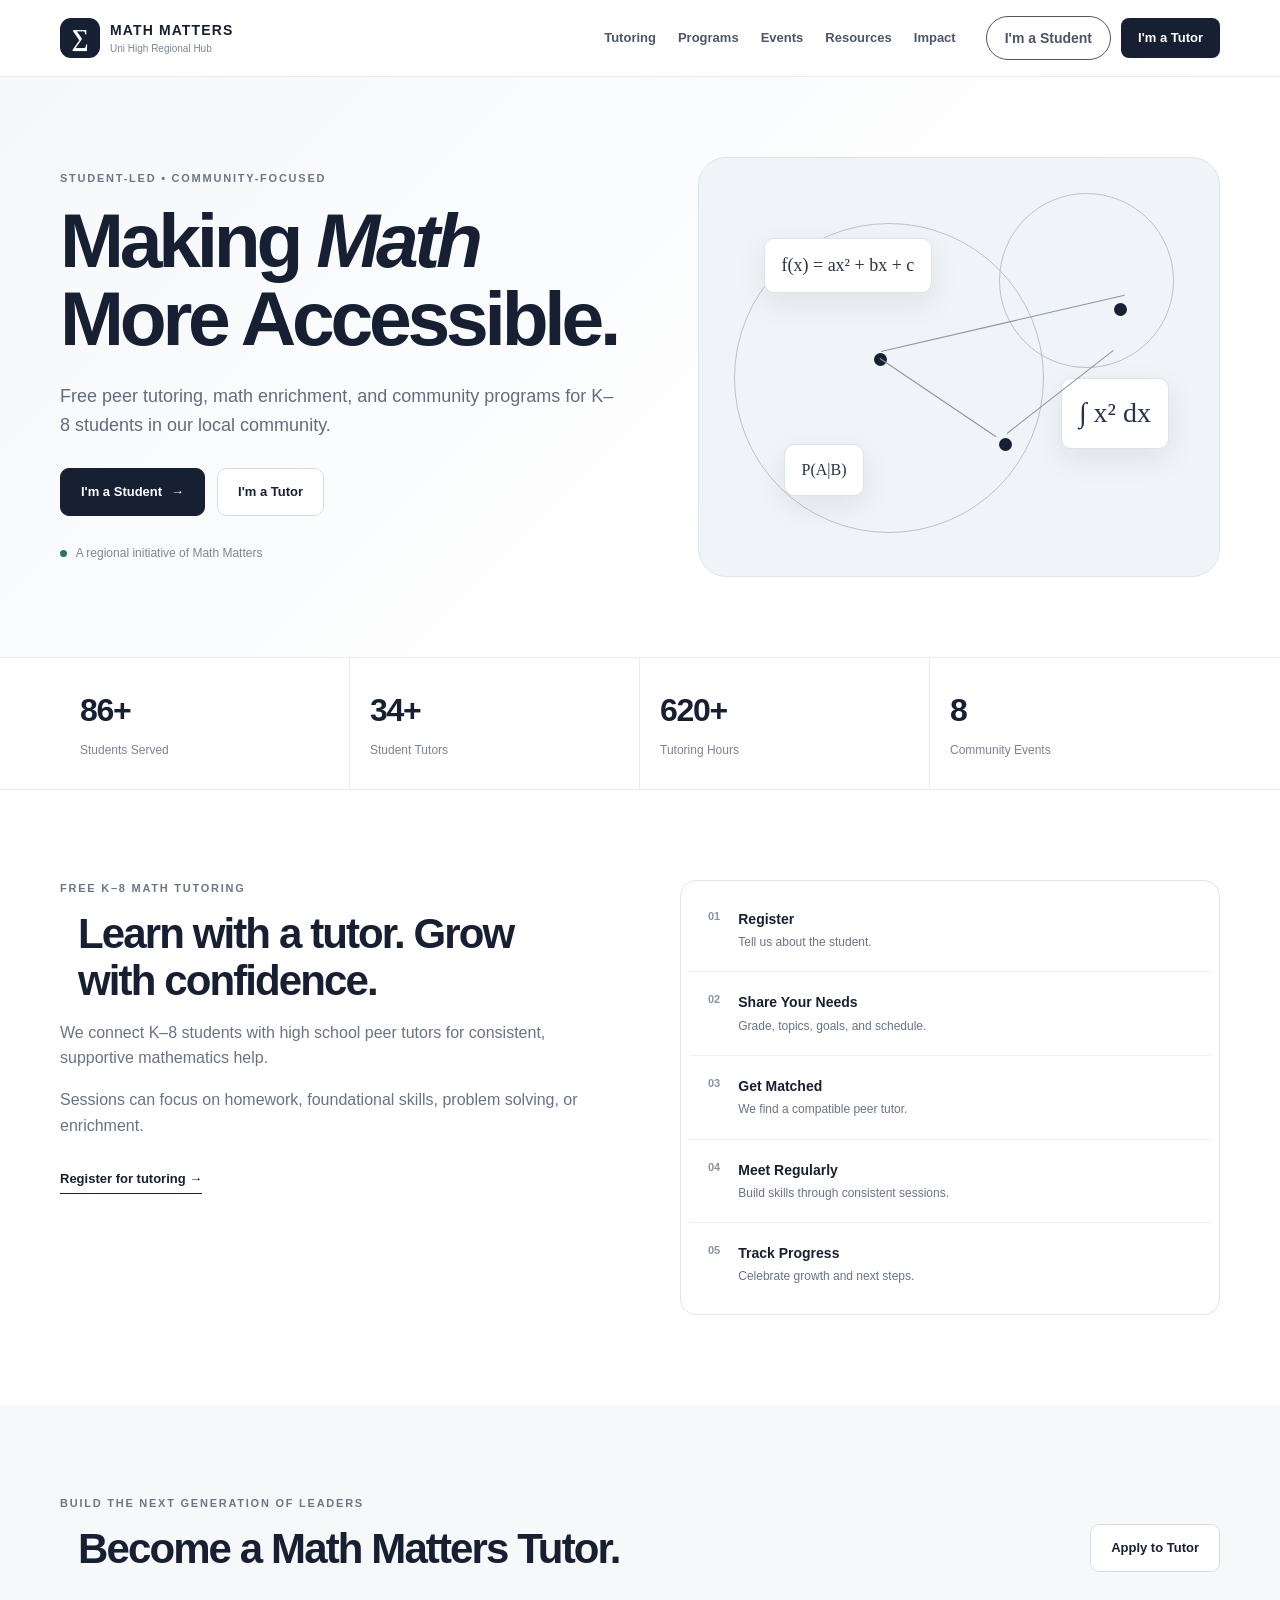
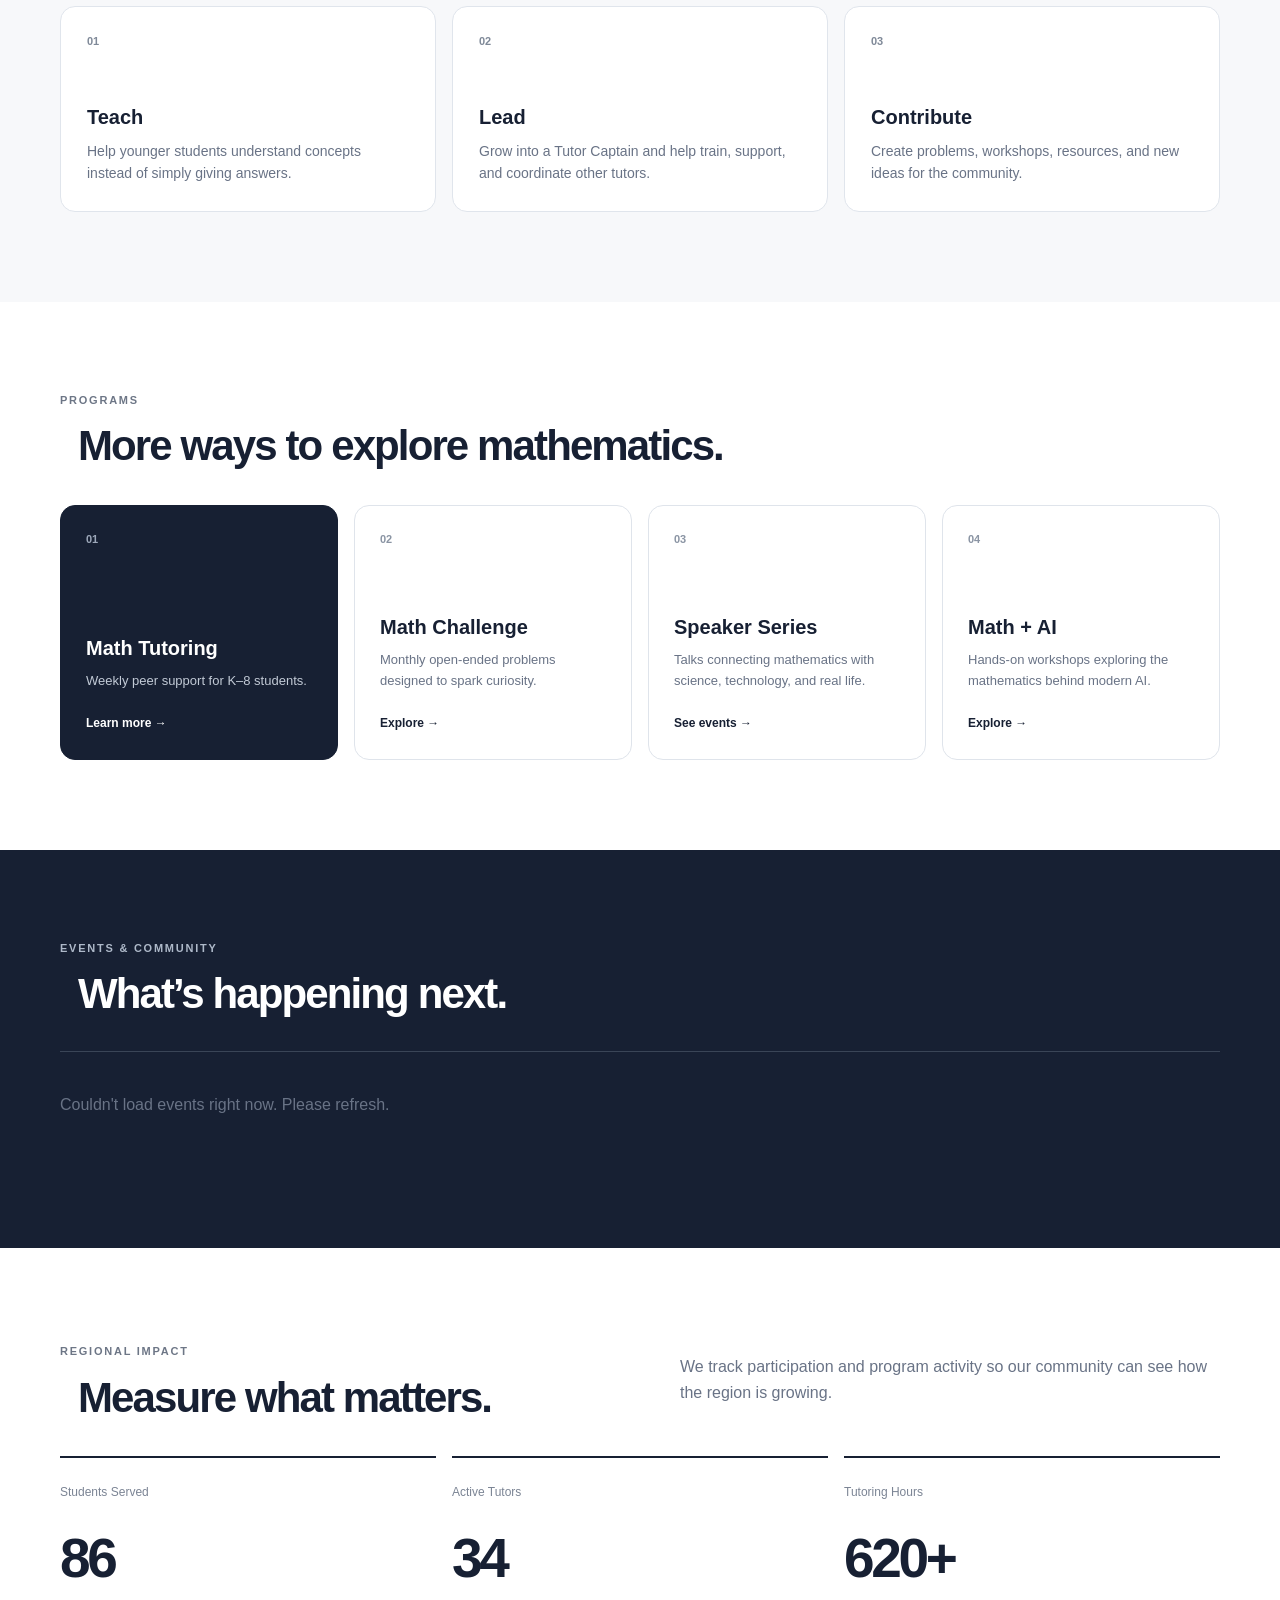
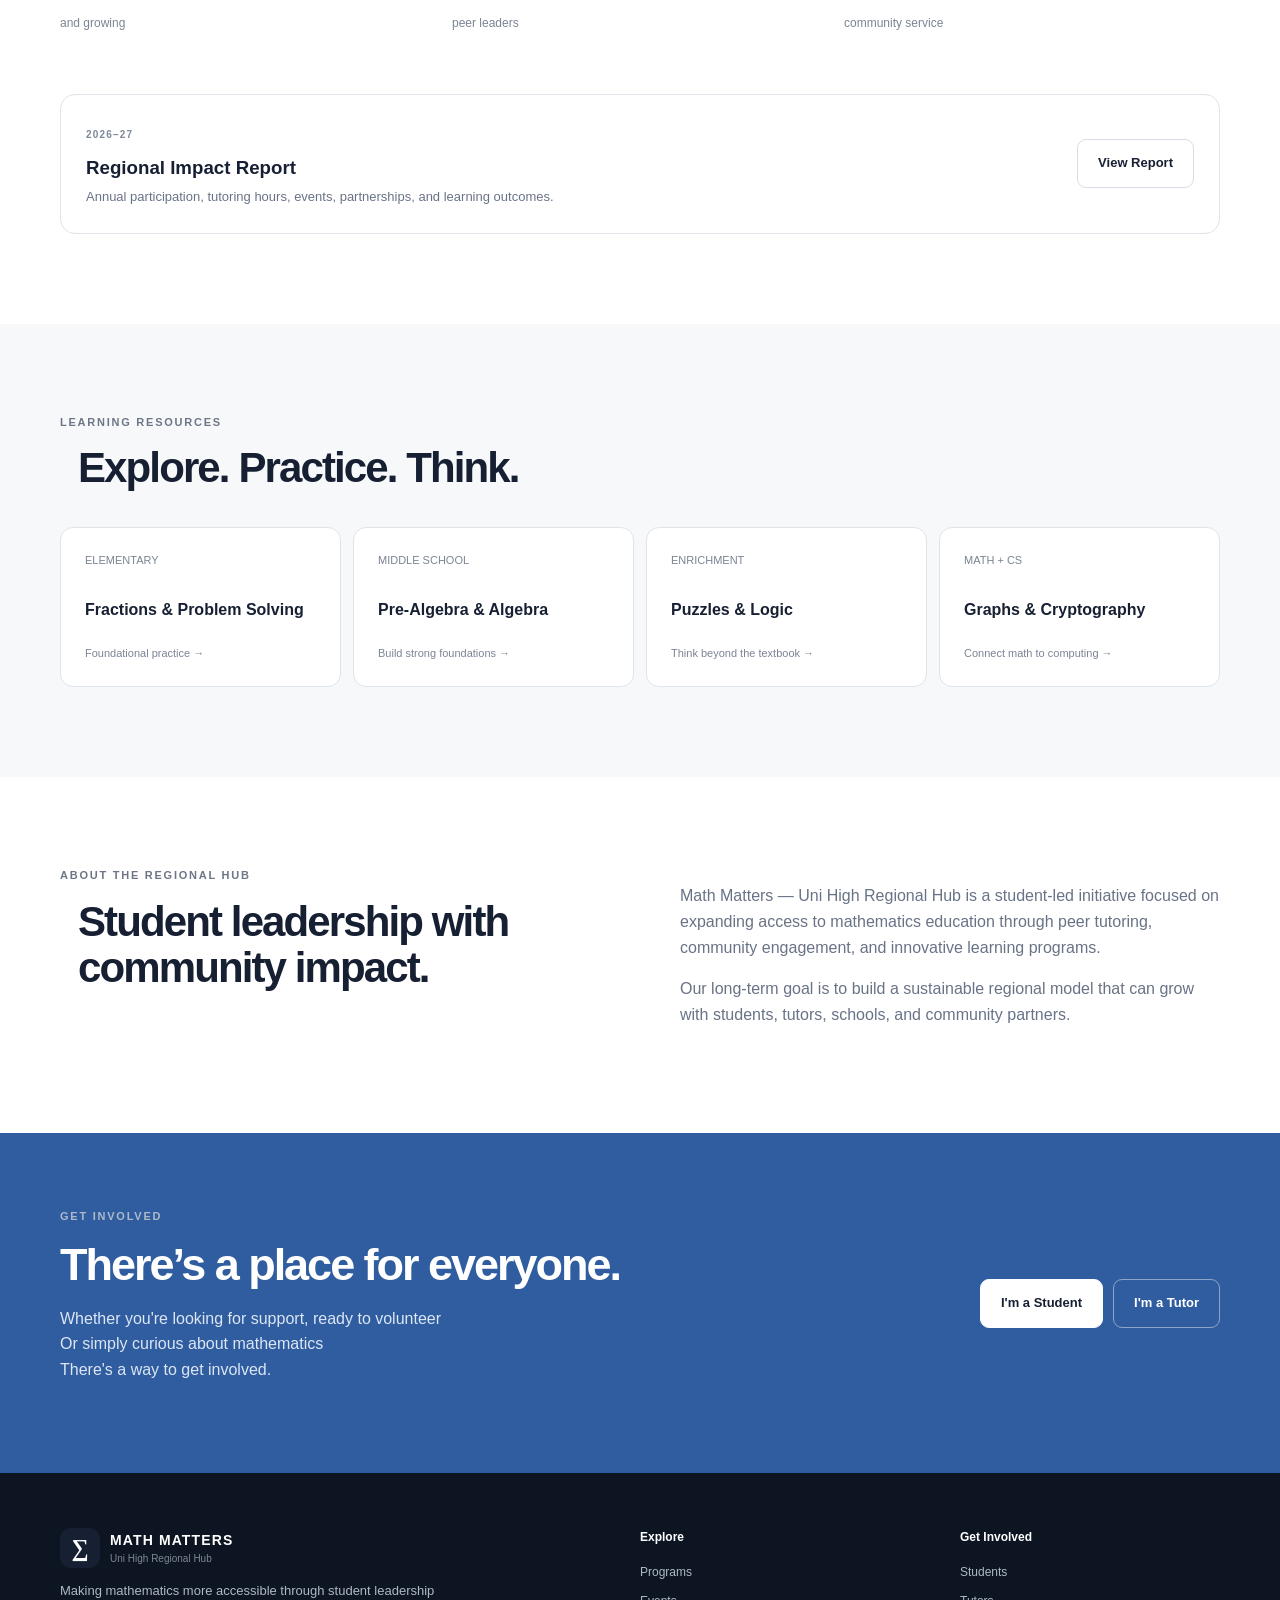
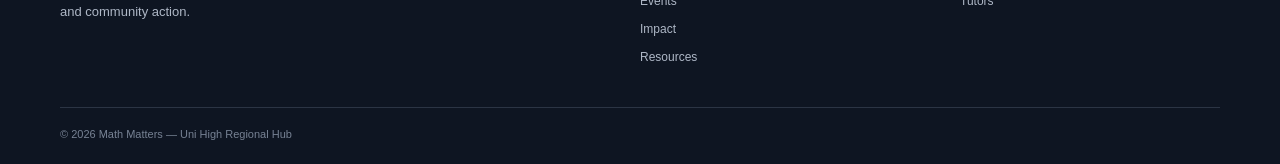
==== commit f71362da: "tutor application form added" ====
--- a/index.html
+++ b/index.html
@@ -49,6 +49,45 @@
             color: rgba(255, 255, 255, 0.6);
             padding: 24px 0;
         }
+
+        /* Nav action buttons — "I'm a Student" / "I'm a Tutor"
+           These are the site's two ACTION entry points, separate from
+           the content nav links (Tutoring / Programs / Events / Resources / Impact). */
+        .nav-actions {
+            display: flex;
+            align-items: center;
+            gap: 10px;
+            margin-left: 8px;
+        }
+        .nav-button-outline {
+            display: inline-flex;
+            align-items: center;
+            padding: 10px 18px;
+            border-radius: 999px;
+            font-size: 14px;
+            font-weight: 700;
+            border: 1.5px solid currentColor;
+            color: inherit;
+            background: transparent;
+            text-decoration: none;
+            white-space: nowrap;
+            cursor: pointer;
+        }
+        .nav-button-outline:hover {
+            opacity: 0.7;
+        }
+        @media (max-width: 900px) {
+            .nav-actions {
+                margin-left: 0;
+                margin-top: 12px;
+                width: 100%;
+            }
+            .nav-actions a {
+                flex: 1;
+                justify-content: center;
+                text-align: center;
+            }
+        }
     </style>
 </head>
 
@@ -81,17 +120,22 @@
 
         <nav class="nav" id="nav">
 
+            <!-- CONTENT: what the site is about -->
             <a href="#tutoring">Tutoring</a>
-            <a href="#tutors">Tutors</a>
             <a href="#programs">Programs</a>
             <a href="#events">Events</a>
+            <a href="#resources">Resources</a>
             <a href="#impact">Impact</a>
-            <a href="#resources">Resources</a>
-            <a href="#about">About</a>
-
-            <a href="#join" class="nav-button">
-                Join Us
-            </a>
+
+            <!-- ACTION: where the user goes to do something -->
+            <div class="nav-actions">
+                <a href="#" id="cta-student-nav" class="nav-button-outline">
+                    I'm a Student
+                </a>
+                <a href="#" id="cta-tutor-nav" class="nav-button">
+                    I'm a Tutor
+                </a>
+            </div>
 
         </nav>
 
@@ -129,13 +173,13 @@
 
             <div class="hero-buttons">
 
-                <a href="#tutoring" class="button button-dark">
-                    Find a Tutor
+                <a href="#" id="cta-student-hero" class="button button-dark">
+                    I'm a Student
                     <span>→</span>
                 </a>
 
-                <a href="#tutors" class="button button-outline">
-                    Become a Tutor
+                <a href="#" id="cta-tutor-hero" class="button button-outline">
+                    I'm a Tutor
                 </a>
 
             </div>
@@ -348,7 +392,7 @@
 
             </div>
 
-            <a href="#join" class="button button-outline">
+            <a href="#" id="cta-tutor-tutors" class="button button-outline">
                 Apply to Tutor
             </a>
 
@@ -824,8 +868,9 @@
             </h2>
 
             <p>
-                Choose how you want to contribute
-                to the Math Matters community.
+            Whether you're looking for support, ready to volunteer<br>
+            Or simply curious about mathematics<br> 
+            There's a way to get involved.
             </p>
 
         </div>
@@ -833,26 +878,13 @@
 
         <div class="join-buttons">
 
-            <button
-                class="button button-white"
-                onclick="showMessage('Student registration will be connected to your Google Form.')"
-            >
-                I’m a Student
-            </button>
-
-            <button
-                class="button button-transparent"
-                onclick="showMessage('Tutor applications will be connected to your Tutor application form.')"
-            >
-                I’m a Tutor
-            </button>
-
-            <button
-                class="button button-transparent"
-                onclick="showMessage('Partner inquiries will be connected to your partnership form.')"
-            >
-                Partner With Us
-            </button>
+            <a href="#" id="cta-student-join" class="button button-white">
+                I'm a Student
+            </a>
+
+            <a href="#" id="cta-tutor-join" class="button button-transparent">
+                I'm a Tutor
+            </a>
 
         </div>
 
@@ -905,11 +937,10 @@
 
             <h4>Explore</h4>
 
-            <a href="#tutoring">Tutoring</a>
             <a href="#programs">Programs</a>
             <a href="#events">Events</a>
             <a href="#impact">Impact</a>
-
+            <a href="#resources">Resources</a>
         </div>
 
 
@@ -917,10 +948,9 @@
 
             <h4>Get Involved</h4>
 
-            <a href="#join">Students</a>
-            <a href="#join">Tutors</a>
-            <a href="#join">Partners</a>
-
+            <a href="#tutoring">Students</a>
+            <a href="#tutors">Tutors</a>
+ 
         </div>
 
     </div>
@@ -973,14 +1003,57 @@
 <script src="js/script.js"></script>
 
 <!-- =========================
+     ACTION ENTRY POINTS
+     "I'm a Student" and "I'm a Tutor" appear in several places
+     (nav, hero, tutors section, join section) but should all point
+     to the SAME two destinations. Edit the two URLs below and every
+     button on the page updates automatically.
+========================= -->
+<script>
+(function () {
+    // Student registration form (used by: nav, hero, join section)
+    const STUDENT_FORM_URL = "https://docs.google.com/forms/d/e/1FAIpQLSe_irymWaJjduh1n5V9N_3BrLPSkRgrChb4AfYmm55lFmyGVQ/viewform";
+
+    // Tutor application form (used by: nav, hero, tutors section, join section)
+    // TODO: paste your Tutor Application Google Form link here.
+    const TUTOR_FORM_URL = "https://docs.google.com/forms/d/e/1FAIpQLSe5t9kELBVX0YBabcLnlrq2Z48KOaph4zTiGDZzO8-uLUrrNg/viewform";
+
+    function wire(id, url, fallbackMessage) {
+        const el = document.getElementById(id);
+        if (!el) return;
+        if (url) {
+            el.href = url;
+            el.target = "_blank";
+            el.rel = "noopener";
+        } else {
+            el.href = "#";
+            el.addEventListener("click", function (e) {
+                e.preventDefault();
+                showMessage(fallbackMessage);
+            });
+        }
+    }
+
+    wire("cta-student-nav", STUDENT_FORM_URL, "Student registration will be connected to your Google Form.");
+    wire("cta-student-hero", STUDENT_FORM_URL, "Student registration will be connected to your Google Form.");
+    wire("cta-student-join", STUDENT_FORM_URL, "Student registration will be connected to your Google Form.");
+
+    wire("cta-tutor-nav", TUTOR_FORM_URL, "Tutor applications will be connected to your Tutor Application form.");
+    wire("cta-tutor-hero", TUTOR_FORM_URL, "Tutor applications will be connected to your Tutor Application form.");
+    wire("cta-tutor-tutors", TUTOR_FORM_URL, "Tutor applications will be connected to your Tutor Application form.");
+    wire("cta-tutor-join", TUTOR_FORM_URL, "Tutor applications will be connected to your Tutor Application form.");
+})();
+</script>
+
+<!-- =========================
      EVENTS: Google Sheet feed + pagination
 ========================= -->
 <script>
 (function () {
     // Paste the deployed Apps Script Web App URL from EventsAPI.gs here
-    const EVENTS_API_URL = "https://script.google.com/macros/s/1RNnzJLMD8rdnVZ-w-GifjuxVci5i_6AFV34cvO4yElQ/exec";
+    const EVENTS_API_URL = "https://script.google.com/macros/s/AKfycbyzxge_CYGQeMJN-oH5QOCTg_wnqQxmoOHPfhdMuiRL_DMgTZJteKIuxK8kxQnBW07hUA/exec";
     // Google Form used for event registration (can be the same tutoring form or a separate one)
-    const EVENT_REGISTER_URL = "https://docs.google.com/forms/d/e/1FAIpQLSe_irymWaJjduh1n5V9N_3BrLPSkRgrChb4AfYmm55lFmyGVQ/viewform";
+    const EVENT_REGISTER_URL = "";
 
     const PAGE_SIZE = 3;
     let allEvents = [];
